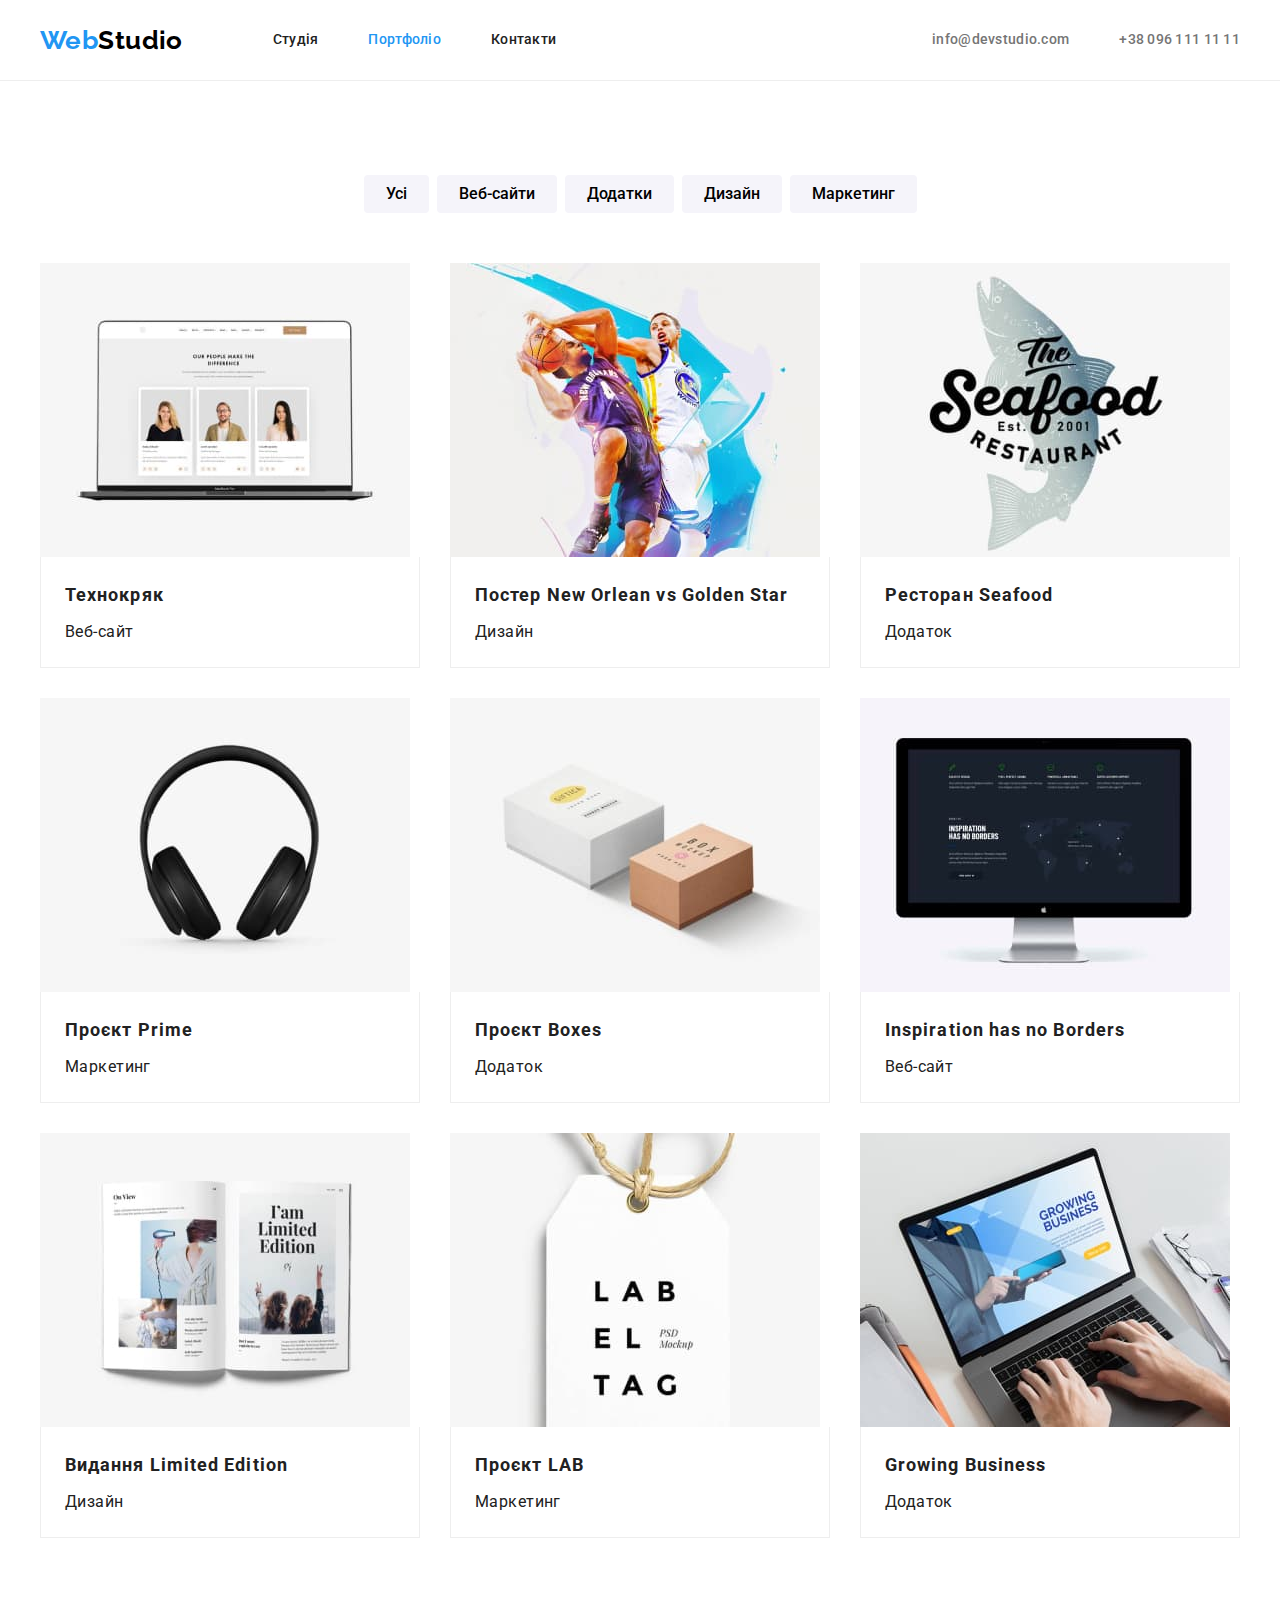
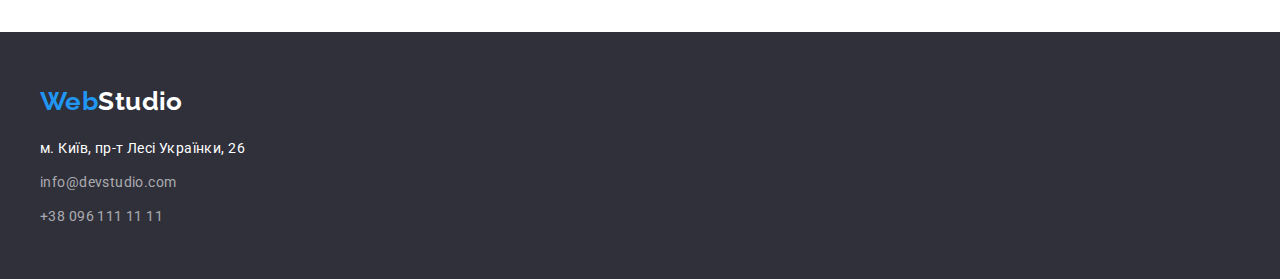
==== portfolio.html @ fa3aca5a "icon" ====
<!DOCTYPE html>
<html lang="uk">

<head>
    <meta charset="UTF-8">
    <meta http-equiv="X-UA-Compatible" content="IE=edge">
    <meta name="viewport" content="width=device-width, initial-scale=1.0">
    <title>Document</title>
        <link href="https://fonts.googleapis.com/css2?family=Raleway:wght@700&family=Roboto:wght@400;500;700;900&display=swap"
            rel="stylesheet">
                <link rel="stylesheet" href="https://cdnjs.cloudflare.com/ajax/libs/modern-normalize/1.1.0/modern-normalize.min.css"
                    integrity="sha512-wpPYUAdjBVSE4KJnH1VR1HeZfpl1ub8YT/NKx4PuQ5NmX2tKuGu6U/JRp5y+Y8XG2tV+wKQpNHVUX03MfMFn9Q=="
                    crossorigin="anonymous" referrerpolicy="no-referrer"/>
    <link rel="stylesheet" href="./css/style.css">
</head>

<body>
<header class="header-box">
    <div class="container main-nav">
        <nav class="nav">
            <a class="logo" href="./index.html">
                <span class="logo-color">Web</span>Studio
            </a>

            <ul class="site-nav list">
                <li class="item"><a href="./index.html" class="link">Студія</a></li>
                <li class="item"><a href="./portfolio.html" class="link  current">Портфоліо</a></li>
                <li class="item"><a href="" class="link">Контакти</a></li>
            </ul>
        </nav>
        <ul class="contacts list">
            <li class="item"><a class="line" href="mailto:info@devstudio.com">info@devstudio.com</a></li>
            <li class="item"><a class="line" href="tel:+380961111111">+38 096 111 11 11</a></li>
        </ul>
    </div>
</header>
    <main>
    <section class="section">
        <div class="portfolio-section container">
        <h1 class="none">Портфоліо</h1 >
        <ul class="filter list">
            <li class="item"><button class="filter-button" type="button">Усі</button></li>
            <li class="item"><button class="filter-button" type="button">Веб-сайти</button></li>
            <li class="item"><button class="filter-button" type="button">Додатки</button></li>
            <li class="item"><button class="filter-button" type="button">Дизайн</button></li>
            <li class="item"><button class="filter-button" type="button">Маркетинг</button></li>
        </ul>

        <ul class="portfolio list">
            <li class="portfolio-card">
                <a href="">
                <img class="portfolio-img" src="./images/img21.jpg" alt="Веб-сайт" width="370" height="294">
                <div class="portfolio-text">
                    <h2 class="title" >Технокряк</h2>
                <p class="type">Веб-сайт</p>
                </div>
                </a>
            </li>
            <li class="portfolio-card">
                <a href="">
                <img class="portfolio-img" src="./images/img22.jpg" alt="Два баскетболіста" width="370" height="294">
                <div class="portfolio-text">
                <h2 class="title" >Постер New Orlean vs Golden Star</h2>
                <p class="type">Дизайн</p>
                </div>
                </a>
            </li>
            <li class="portfolio-card">
                <a href="">
                <img class="portfolio-img" src="./images/img23.jpg" alt="Риба" width="370" height="294">
                <div class="portfolio-text">
                <h2 class="title" >Ресторан Seafood</h2>
                <p class="type">Додаток</p>
                </div>
                </a>
            </li>
            <li class="portfolio-card">
                <a href="">
                <img class="portfolio-img" src="./images/img24.jpg" alt="Навушники" width="370" height="294">
                <div class="portfolio-text">
                <h2 class="title" >Проєкт Prime</h2>
                <p class="type">Маркетинг</p>
                </div>
                </a>
            </li>
            <li class="portfolio-card">
                <a href="">
                <img class="portfolio-img" src="./images/img25.jpg" alt="Дві коробки" width="370" height="294">
                <div class="portfolio-text">
                <h2 class="title" >Проєкт Boxes</h2>
                <p class="type">Додаток</p>
                </div>
                </a>
            </li>
            <li class="portfolio-card">
                <a href="">
                <img class="portfolio-img" src="./images/img26.jpg" alt="Монітор компʼютера" width="370" height="294">
                <div class="portfolio-text">
                <h2 class="title" >Inspiration has no Borders</h2>
                <p class="type">Веб-сайт</p>
                </div>
                </a>
            </li>
            <li class="portfolio-card">
                <a href="">
                <img class="portfolio-img" src="./images/img27.jpg" alt="Книжка" width="370" height="294">
                <div class="portfolio-text">
                <h2 class="title" >Видання Limited Edition</h2>
                <p class="type">Дизайн</p>
                </div>
                </a>
            </li>
            <li class="portfolio-card">
                <a href="">
                <img class="portfolio-img" src="./images/img28.jpg" alt="Бірка" width="370" height="294">
                <div class="portfolio-text">
                <h2 class="title" >Проєкт LAB</h2>
                <p class="type">Маркетинг</p>
                </div>
                </a>
            </li>
            <li class="portfolio-card">
                <a href="">
                <img class="portfolio-img" src="./images/img29.jpg" alt="Бірка" width="370" height="294">
                <div class="portfolio-text">
                <h2 class="title" >Growing Business</h2>
                <p class="type">Додаток</p>
                </div>
                </a>
            </li>
        </ul>
        </div>
    </section>
    </main>
<footer class="footer-section">
    <div class="container">
        <a class="logo" href="./index.html">
            <span class="logo-color">Web</span><span class="logo-color-two">Studio</span>
        </a>
        <address>
            <ul class="address list">
                <li class="item"><a class="place" href="https://goo.gl/maps/ezj5u4Qgm3ewog677" target="_blank"
                        rel="noopener noreferrer nofollow">м. Київ, пр-т Лесі Українки, 26</a></li>
                <li class="item"><a class="line" href="mailto:info@devstudio.com">info@devstudio.com</a></li>
                <li class="item"><a class="line" href="tel:+380961111111">+38 096 111 11 11</a></li>
            </ul>
        </address>
    </div>
</footer>
</body>
</html>
---- css/style.css ----
/* Колір основного тексту: color: #212121; */
/* Другий колір тексту: color: #757575; */
/* Білий: color: #FFFFFF; */
/* Другий білий: color: rgba(255, 255, 255, 0.6); */
/* Акцент: background: #2196F3; */
/* Колір фона: background: #F5F5F5; */
/* Другий колір фона background: #F5F4FA; */
/* Колір шапки: background: #FFFFFF; */

:root {
  --primary-text-color: #757575;
  --title-text-color: #212121;
  --accent-color: #2196f3;
  --white-color: #ffffff;
  --bg-color: #f5f5f5;
  --color-filter-button: #f5f4fa;
  --black: #000000;
  --button-focus: #188ce8;
  --hero-color: #2f303a;
  --color-address: rgba(255, 255, 255, 0.6);
  --border-color: #eeeeee;
}

body {
  margin: 0;
  background-color: var(--white-color);
  color: var(--primary-text-color);
  font-family: Roboto, sans-serif;
  letter-spacing: 0.03em;
  font-size: 14px;
  line-height: 1.71;
}
/*Utilities */

img {
  display: block;
}

.container {
  margin-left: auto;
  margin-right: auto;
  padding-left: 15px;
  padding-right: 15px;
  width: 1200px;
}

.list {
  padding: 0;
  margin: 0;
  list-style: none;
}

/* Logo */

.logo {
  display: inherit;

  color: var(--black);
  font-family: Raleway, sans-serif;
  font-weight: 700;
  font-size: 26px;
  line-height: 1.19;
  text-decoration: none;
}

.logo-color {
  color: var(--accent-color);
}

/* Main nav */

.nav {
  display: flex;
  align-items: center;
}

.main-nav {
  display: flex;
  align-items: center;
  height: 80px;
}

.header-box {
  border-bottom: 1px solid var(--border-color);
}

/* Site nav */

.site-nav {
  display: flex;
  margin-left: 90px;
}

.site-nav .item + .item {
  margin-left: 50px;
}

.site-nav .link {
  display: block;
  padding-top: 12px;
  padding-bottom: 12px;

  color: var(--title-text-color);
  font-weight: 500;
  line-height: 1.14;
  letter-spacing: 0.02em;
  text-decoration: none;
}

.site-nav .link:hover,
.site-nav .link:focus {
  color: var(--accent-color);
}
.site-nav .link.current {
  color: var(--accent-color);
}

/* Contacts */

.contacts {
  display: flex;
  margin-left: auto;

  color: var(--primary-text-color);

  letter-spacing: 0.02em;
  font-style: normal;
  font-weight: 500;
  line-height: 1.14;
}

.contacts .item + .item {
  margin-left: 50px;
}

.contacts .line {
  color: var(--primary-text-color);
  text-decoration: none;
}

.contacts .line:hover,
.contacts .line:focus {
  color: var(--accent-color);
}

/* Hero */

.hero {
  padding-bottom: 200px;
  padding-top: 200px;
  background-color: var(--hero-color);
  text-align: center;
  background-repeat: no-repeat;
  max-width: 1600px;
  background-position: center;
  margin-left: auto;
  margin-right: auto;
  background-size: cover;
  background-image: linear-gradient(to right, rgba(47, 48, 58, 0.4), rgba(47, 48, 58, 0.4)),
    url('../images/bg.jpg');
}

.hero-title {
  color: var(--white-color);

  margin-top: 0;
  margin-bottom: 30px;

  width: 696px;
  margin-left: auto;
  margin-right: auto;
  font-weight: 900;
  font-size: 44px;
  line-height: 1.36;
  text-align: center;

  letter-spacing: 0.06em;
  text-transform: uppercase;
}

button {
  font-family: inherit;
}

/* Button */

.button {
  color: var(--white-color);
  background-color: var(--accent-color);
  box-shadow: 0px 4px 4px rgba(0, 0, 0, 0.15);

  font-weight: 700;
  font-size: 16px;
  line-height: 1.88;
  letter-spacing: 0.06em;
  text-align: center;

  padding: 10px 32px;
  border-radius: 4px;
  min-width: 216px;
  border: none;
  cursor: pointer;
}

.button:hover,
.button:focus {
  background-color: var(--button-focus);
  border: none;
}

/* Section */

.section {
  padding-top: 94px;
  padding-bottom: 94px;
}

.section-title {
  margin-top: 0;
  margin-bottom: 50px;

  color: var(--title-text-color);

  font-weight: 700;
  font-size: 36px;
  line-height: 1.16;
  text-align: center;
}

.none {
  position: absolute;
  width: 1px;
  height: 1px;
  margin: -1px;
  border: 0;
  padding: 0;

  white-space: nowrap;
  clip-path: inset(100%);
  clip: rect(0 0 0 0);
  overflow: hidden;
}

/* Features */

.features > .item::before {
  display: block;
  content: '';
  height: 120px;
  background-color: var(--color-filter-button);
  margin-bottom: 30px;
}

.icon-antenna::before {
  background-image: url(../images/antenna.svg);
  background-size: 70px 70px;
  background-repeat: no-repeat;
  background-position: center;
}

.icon-clock::before {
  background-image: url(../images/clock.svg);
  background-size: 70px 70px;
  background-repeat: no-repeat;
  background-position: center;
}

.icon-diagram::before {
  background-image: url(../images/diagram.svg);
  background-size: 70px 70px;
  background-repeat: no-repeat;
  background-position: center;
}

.icon-astronaut::before {
  background-image: url(../images/astronaut.svg);
  background-size: 70px 70px;
  background-repeat: no-repeat;
  background-position: center;
}

.features {
  display: flex;
  flex-wrap: wrap;
}

.features .item {
  width: 270px;
}
.features .item + .item {
  margin-left: 30px;
}

.features .title {
  margin-top: 0;
  margin-bottom: 10px;
  color: var(--title-text-color);

  font-weight: 700;
  line-height: 1.14;
  text-transform: uppercase;
}

.features .text {
  margin-top: 0;
  margin-bottom: 0;
  line-height: 1.71;
}

/* Work */

.section.work {
  padding-top: 0;
}

.work-img {
  display: flex;
}

.work-img .item + .item {
  margin-left: 30px;
}

/* Command */

.command .list {
  display: flex;
}

.command img {
  margin-bottom: 30px;
}

.section.command {
  margin-bottom: 0;
  background-color: var(--color-filter-button);
}

.command .title {
  margin-top: 0;
  margin-bottom: 10px;
  color: var(--title-text-color);
  font-weight: 500;
  font-size: 16px;
  line-height: 1.18;
  text-align: center;
}

.command .post {
  margin-top: 0;
  margin-bottom: 30px;
  font-size: 16px;
  line-height: 1.18;
  text-align: center;
}

.card {
  background-color: var(--white-color);
  width: 270px;
  box-shadow: 0px 1px 3px rgba(0, 0, 0, 0.12), 0px 1px 1px rgba(0, 0, 0, 0.14),
    0px 2px 1px rgba(0, 0, 0, 0.2);
  border-radius: 0px 0px 4px 4px;
}

.card + .card {
  margin-left: 30px;
}
/* Footer */

.footer-section .logo {
  margin-bottom: 20px;
}

.address .item + .item {
  margin-top: 10px;
}

.logo-color-two {
  color: var(--white-color);
}

.footer-section {
  padding-top: 54px;
  padding-bottom: 50px;
  background-color: var(--hero-color);
}

.address .place {
  color: var(--white-color);

  line-height: 1.71;
  font-style: normal;
  text-decoration: none;
}

.address .line {
  color: var(--color-address);

  line-height: 1.71;
  text-decoration: none;
  font-style: normal;
}

.address .place:hover,
.address .place:focus,
.address .line:hover,
.address .line:focus {
  color: var(--accent-color);
}

.social-links .text {
  color: var(--white-color);
  font-weight: 700;
  font-size: 14px;
  line-height: 16px;
  letter-spacing: 0.03em;
  text-transform: uppercase;
}

.social-links-list {
  display: flex;
  justify-content: center;
  align-items: center;
}

s-links {
  width: 44px;
  height: 44px;
}

s-links:not(:last-child) {
  margin-right: 10px;
}

studio-soc-link {
  width: 100%;
  height: 100%;
  background-color: var(--button-focus);
  display: block;
  border-radius: 50%;
}

/* Portfolio-section */

/* Filter */

.filter {
  display: flex;
  justify-content: center;
  margin-bottom: 50px;
}

.filter .item + .item {
  margin-left: 8px;
}

.filter-button {
  background-color: var(--color-filter-button);

  font-weight: 500;
  font-size: 16px;
  line-height: 1.62;
  border: none;
  border-radius: 4px;
  padding: 6px 22px;

  cursor: pointer;
}

.filter-button:hover,
.filter-button:focus {
  color: var(--white-color);
  background-color: var(--accent-color);
  box-shadow: 0px 3px 1px rgba(0, 0, 0, 0.1), 0px 1px 2px rgba(0, 0, 0, 0.08),
    0px 2px 2px rgba(0, 0, 0, 0.12);
}

/* Portfolio */

a {
  text-decoration: none;
}

.portfolio .title {
  margin-bottom: 4px;
  margin-top: 0;
  color: var(--title-text-color);

  font-weight: 700;
  font-size: 18px;
  line-height: 2;
  letter-spacing: 0.06em;
}

.portfolio .type {
  color: var(--title-text-color);
  margin-top: 0;
  margin-bottom: 20px;

  font-size: 16px;
  line-height: 1.88;
}

.portfolio {
  display: flex;
  flex-wrap: wrap;
}

.portfolio-card {
  flex-basis: calc((100% - 60px) / 3);
  margin-right: 30px;
  margin-bottom: 30px;
}

.portfolio-card:nth-child(3n) {
  margin-right: 0;
}

.portfolio-card:nth-last-child(-n + 3) {
  margin-bottom: 0;
}

.portfolio-text {
  border: 1px solid var(--border-color);
  border-top: none;
  padding-left: 24px;
  padding-right: 24px;
  padding-top: 20px;
}
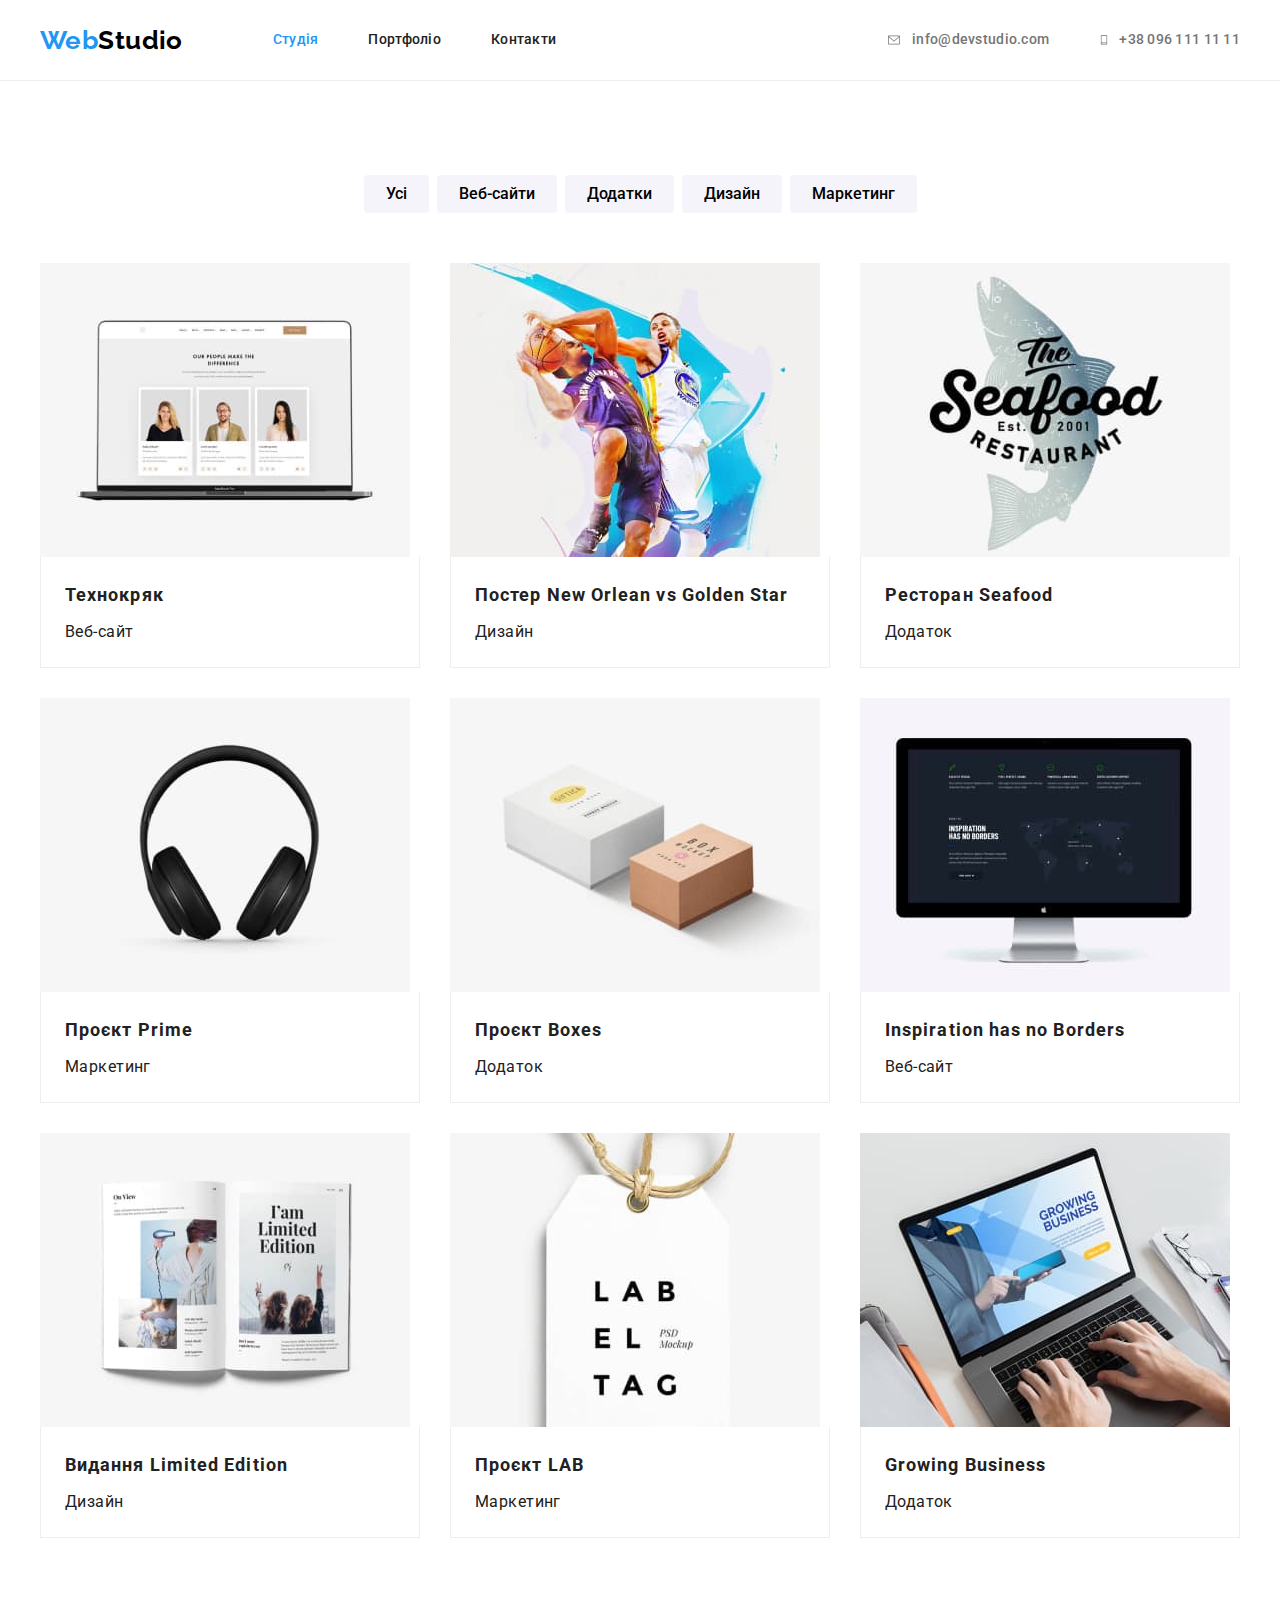
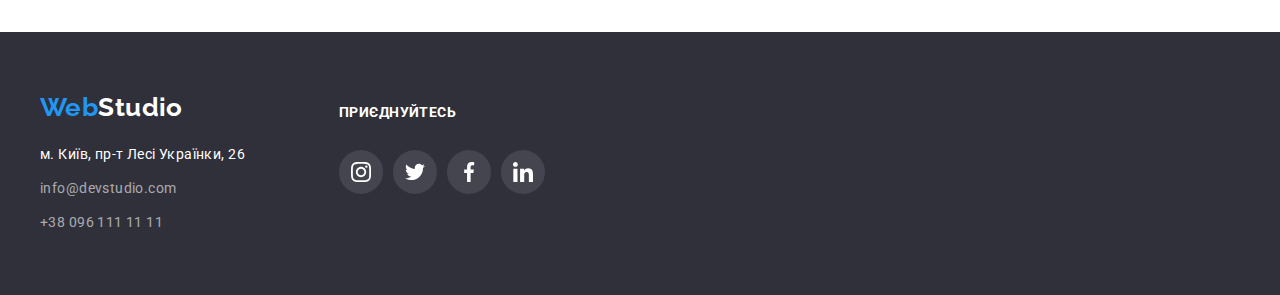
==== commit 3333c515: "icon" ====
--- a/portfolio.html
+++ b/portfolio.html
@@ -23,17 +23,23 @@
             </a>
 
             <ul class="site-nav list">
-                <li class="item"><a href="./index.html" class="link">Студія</a></li>
-                <li class="item"><a href="./portfolio.html" class="link  current">Портфоліо</a></li>
+                <li class="item"><a href="./index.html" class="link current">Студія</a></li>
+                <li class="item"><a href="./portfolio.html" class="link">Портфоліо</a></li>
                 <li class="item"><a href="" class="link">Контакти</a></li>
             </ul>
         </nav>
         <ul class="contacts list">
-            <li class="item"><a class="line" href="mailto:info@devstudio.com">info@devstudio.com</a></li>
-            <li class="item"><a class="line" href="tel:+380961111111">+38 096 111 11 11</a></li>
+            <li class="item"><a class="line" href="mailto:info@devstudio.com"><svg width="16" height="12"
+                        class="contact-icons">
+                        <use href="./images/icons.svg#icon-envelope"></use>
+                    </svg>info@devstudio.com</a></li>
+            <li class="item"><a class="line" href="tel:+380961111111"><svg width="10" height="16" class="contact-icons">
+                        <use href="./images/icons.svg#icon-smartphone"></use>
+                    </svg>+38 096 111 11 11</a></li>
         </ul>
     </div>
 </header>
+
     <main>
     <section class="section">
         <div class="portfolio-section container">
@@ -48,7 +54,7 @@
 
         <ul class="portfolio list">
             <li class="portfolio-card">
-                <a href="">
+                <a class="portfolio-link" href="">
                 <img class="portfolio-img" src="./images/img21.jpg" alt="Веб-сайт" width="370" height="294">
                 <div class="portfolio-text">
                     <h2 class="title" >Технокряк</h2>
@@ -133,19 +139,44 @@
     </section>
     </main>
 <footer class="footer-section">
-    <div class="container">
-        <a class="logo" href="./index.html">
-            <span class="logo-color">Web</span><span class="logo-color-two">Studio</span>
-        </a>
-        <address>
-            <ul class="address list">
-                <li class="item"><a class="place" href="https://goo.gl/maps/ezj5u4Qgm3ewog677" target="_blank"
-                        rel="noopener noreferrer nofollow">м. Київ, пр-т Лесі Українки, 26</a></li>
-                <li class="item"><a class="line" href="mailto:info@devstudio.com">info@devstudio.com</a></li>
-                <li class="item"><a class="line" href="tel:+380961111111">+38 096 111 11 11</a></li>
+    <div class="container footer">
+        <div>
+            <a class="logo" href="./index.html">
+                <span class="logo-color">Web</span><span class="logo-color-two">Studio</span>
+            </a>
+            <address>
+                <ul class="address list">
+                    <li class="item"><a class="place" href="https://goo.gl/maps/ezj5u4Qgm3ewog677" target="_blank"
+                            rel="noopener noreferrer nofollow">м. Київ, пр-т Лесі Українки, 26</a></li>
+                    <li class="item"><a class="line" href="mailto:info@devstudio.com">info@devstudio.com</a></li>
+                    <li class="item"><a class="line" href="tel:+380961111111">+38 096 111 11 11</a></li>
+                </ul>
+            </address>
+        </div>
+        <div class="footer-sl">
+            <h2 class="sl-text">приєднуйтесь</h2>
+            <ul class="social-links-list list">
+                <li class="s-links"><a class="studio-soc-link" href="#">
+                        <svg width="20" height="20" class="studio-soc-icons">
+                            <use href="./images/icons.svg#icon-instagram"></use>
+                        </svg>
+                    </a></li>
+                <li class="s-links"><a class="studio-soc-link" href="#"><svg width="20" height="20"
+                            class="studio-soc-icons">
+                            <use href="./images/icons.svg#icon-twitter"></use>
+                        </svg></a></li>
+                <li class="s-links"><a class="studio-soc-link" href="#"><svg width="20" height="20"
+                            class="studio-soc-icons">
+                            <use href="./images/icons.svg#icon-facebook"></use>
+                        </svg></a></li>
+                <li class="s-links"><a class="studio-soc-link" href="#"><svg width="20" height="20"
+                            class="studio-soc-icons">
+                            <use href="./images/icons.svg#icon-linkedin"></use>
+                        </svg></a></li>
             </ul>
-        </address>
+        </div>
     </div>
+
 </footer>
 </body>
 </html>--- a/css/style.css
+++ b/css/style.css
@@ -19,6 +19,7 @@
   --hero-color: #2f303a;
   --color-address: rgba(255, 255, 255, 0.6);
   --border-color: #eeeeee;
+  --icon-color: #afb1b8;
 }
 
 body {
@@ -134,6 +135,8 @@
 }
 
 .contacts .line {
+  display: flex;
+  align-items: center;
   color: var(--primary-text-color);
   text-decoration: none;
 }
@@ -141,6 +144,14 @@
 .contacts .line:hover,
 .contacts .line:focus {
   color: var(--accent-color);
+}
+
+.contact-icons {
+  fill: currentColor;
+}
+
+.contact-icons {
+  margin-right: 10px;
 }
 
 /* Hero */
@@ -243,40 +254,14 @@
 
 /* Features */
 
-.features > .item::before {
-  display: block;
-  content: '';
+.features-bg {
+  background-color: var(--color-filter-button);
+  width: 270px;
   height: 120px;
-  background-color: var(--color-filter-button);
   margin-bottom: 30px;
-}
-
-.icon-antenna::before {
-  background-image: url(../images/antenna.svg);
-  background-size: 70px 70px;
-  background-repeat: no-repeat;
-  background-position: center;
-}
-
-.icon-clock::before {
-  background-image: url(../images/clock.svg);
-  background-size: 70px 70px;
-  background-repeat: no-repeat;
-  background-position: center;
-}
-
-.icon-diagram::before {
-  background-image: url(../images/diagram.svg);
-  background-size: 70px 70px;
-  background-repeat: no-repeat;
-  background-position: center;
-}
-
-.icon-astronaut::before {
-  background-image: url(../images/astronaut.svg);
-  background-size: 70px 70px;
-  background-repeat: no-repeat;
-  background-position: center;
+  display: flex;
+  justify-content: center;
+  align-items: center;
 }
 
 .features {
@@ -287,6 +272,7 @@
 .features .item {
   width: 270px;
 }
+
 .features .item + .item {
   margin-left: 30px;
 }
@@ -348,7 +334,7 @@
 
 .command .post {
   margin-top: 0;
-  margin-bottom: 30px;
+  margin-bottom: 16px;
   font-size: 16px;
   line-height: 1.18;
   text-align: center;
@@ -365,9 +351,93 @@
 .card + .card {
   margin-left: 30px;
 }
+
+.command-soc-links {
+  display: flex;
+  align-items: center;
+  justify-content: center;
+  margin-bottom: 30px;
+}
+
+.command-sl-item {
+  width: 44px;
+  height: 44px;
+}
+
+.command-sl-item:not(:last-child) {
+  margin-right: 10px;
+}
+
+.command-sl-icon {
+  color: var(--icon-color);
+  display: flex;
+  justify-content: center;
+  align-items: center;
+  width: 100%;
+  height: 100%;
+  border-radius: 50%;
+}
+
+.command-sl-icon:hover,
+.command-sl-icon:focus {
+  background-color: var(--accent-color);
+  color: var(--white-color);
+}
+
+.command-soc-icons {
+  fill: currentColor;
+}
+
+/* Clients */
+
+.clients-title {
+  color: var(--title-text-color);
+  font-weight: 700;
+  font-size: 36px;
+  line-height: 42px;
+  text-align: center;
+}
+
+.clients-item {
+  width: 170px;
+  height: 92px;
+}
+
+.clients-item:not(:last-child) {
+  margin-right: 30px;
+}
+
+.clients-link {
+  color: var(--icon-color);
+  border: 1px solid var(--icon-color);
+  border-radius: 4px;
+  display: flex;
+  justify-content: center;
+  align-items: center;
+  width: 100%;
+  height: 100%;
+}
+
+.clients-link:hover,
+.clients-link:focus {
+  color: var(--accent-color);
+  border-color: var(--accent-color);
+}
+
+.clients {
+  display: flex;
+  align-items: center;
+  justify-content: center;
+}
+
+.clients-icon {
+  fill: currentColor;
+}
+
 /* Footer */
 
 .footer-section .logo {
+  margin-top: -12px;
   margin-bottom: 20px;
 }
 
@@ -380,11 +450,14 @@
 }
 
 .footer-section {
-  padding-top: 54px;
-  padding-bottom: 50px;
+  padding-top: 72px;
+  padding-bottom: 60px;
   background-color: var(--hero-color);
 }
 
+.container.footer {
+  display: flex;
+}
 .address .place {
   color: var(--white-color);
 
@@ -408,38 +481,48 @@
   color: var(--accent-color);
 }
 
-.social-links .text {
-  color: var(--white-color);
+.footer-sl {
+  margin-left: 94px;
+}
+
+.sl-text {
   font-weight: 700;
+  line-height: 16px;
   font-size: 14px;
-  line-height: 16px;
   letter-spacing: 0.03em;
   text-transform: uppercase;
-}
-
+  color: var(--white-color);
+  margin-bottom: 30px;
+  margin-top: 0;
+}
 .social-links-list {
   display: flex;
-  justify-content: center;
-  align-items: center;
-}
-
-s-links {
+  align-items: center;
+}
+
+.s-links {
   width: 44px;
   height: 44px;
 }
 
-s-links:not(:last-child) {
+.s-links:not(:last-child) {
   margin-right: 10px;
 }
 
-studio-soc-link {
+.studio-soc-link {
+  fill: var(--white-color);
+  display: flex;
+  justify-content: center;
+  align-items: center;
   width: 100%;
   height: 100%;
-  background-color: var(--button-focus);
-  display: block;
+  background-color: rgba(255, 255, 255, 0.1);
   border-radius: 50%;
 }
-
+.studio-soc-link:hover,
+.studio-soc-link:focus {
+  background-color: var(--accent-color);
+}
 /* Portfolio-section */
 
 /* Filter */
@@ -512,6 +595,12 @@
   margin-bottom: 30px;
 }
 
+.portfolio-card:hover,
+.portfolio-card:focus {
+  box-shadow: 0px 1px 1px rgba(0, 0, 0, 0.12), 0px 4px 4px rgba(0, 0, 0, 0.06),
+    1px 4px 6px rgba(0, 0, 0, 0.16);
+}
+
 .portfolio-card:nth-child(3n) {
   margin-right: 0;
 }
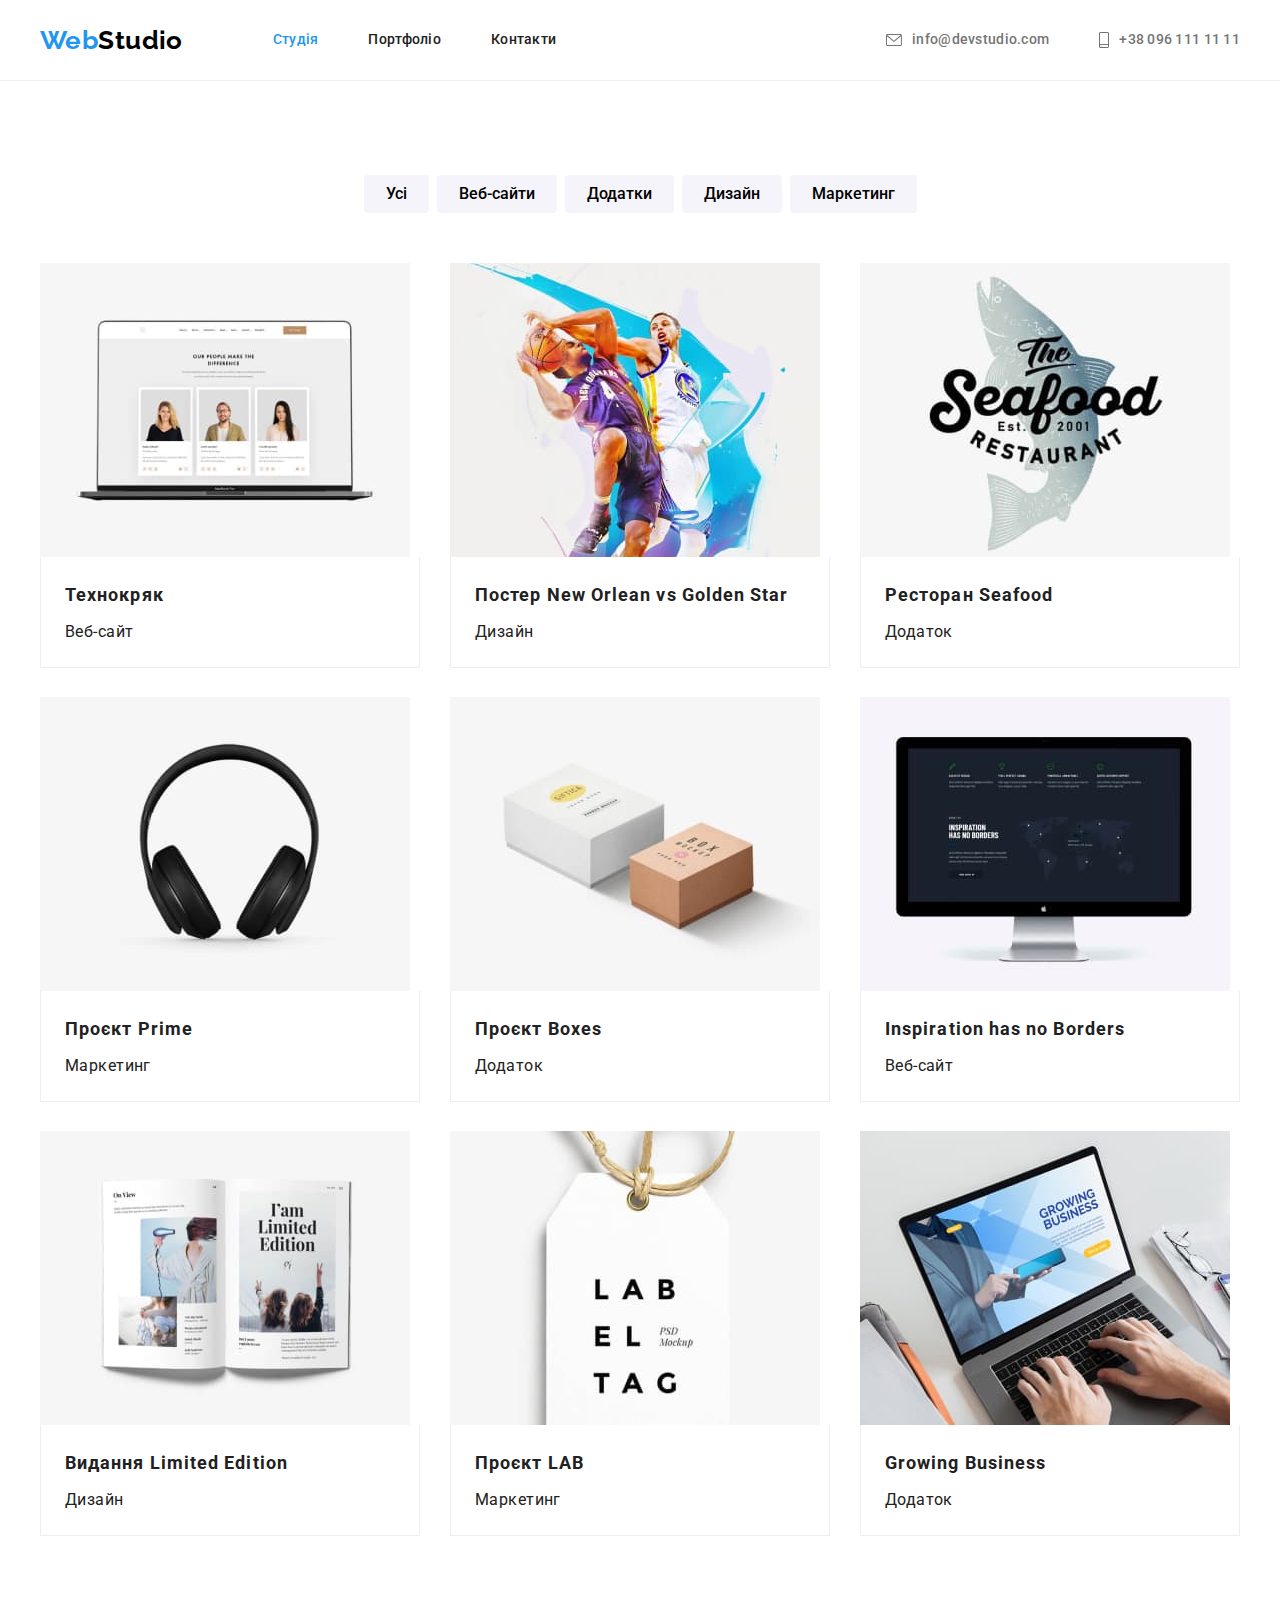
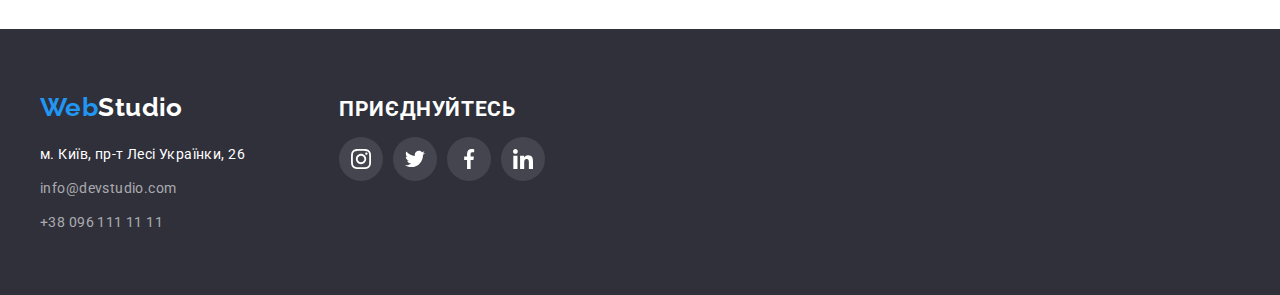
==== commit aeacc6b6: "link" ====
--- a/portfolio.html
+++ b/portfolio.html
@@ -54,7 +54,7 @@
 
         <ul class="portfolio list">
             <li class="portfolio-card">
-                <a class="portfolio-link" href="">
+                <a class="portfolio-link" href="#">
                 <img class="portfolio-img" src="./images/img21.jpg" alt="Веб-сайт" width="370" height="294">
                 <div class="portfolio-text">
                     <h2 class="title" >Технокряк</h2>
@@ -63,7 +63,7 @@
                 </a>
             </li>
             <li class="portfolio-card">
-                <a href="">
+                <a class="portfolio-link" href="">
                 <img class="portfolio-img" src="./images/img22.jpg" alt="Два баскетболіста" width="370" height="294">
                 <div class="portfolio-text">
                 <h2 class="title" >Постер New Orlean vs Golden Star</h2>
@@ -72,7 +72,7 @@
                 </a>
             </li>
             <li class="portfolio-card">
-                <a href="">
+                <a class="portfolio-link" href="">
                 <img class="portfolio-img" src="./images/img23.jpg" alt="Риба" width="370" height="294">
                 <div class="portfolio-text">
                 <h2 class="title" >Ресторан Seafood</h2>
@@ -81,7 +81,7 @@
                 </a>
             </li>
             <li class="portfolio-card">
-                <a href="">
+                <a class="portfolio-link" href="">
                 <img class="portfolio-img" src="./images/img24.jpg" alt="Навушники" width="370" height="294">
                 <div class="portfolio-text">
                 <h2 class="title" >Проєкт Prime</h2>
@@ -90,7 +90,7 @@
                 </a>
             </li>
             <li class="portfolio-card">
-                <a href="">
+                <a class="portfolio-link" href="">
                 <img class="portfolio-img" src="./images/img25.jpg" alt="Дві коробки" width="370" height="294">
                 <div class="portfolio-text">
                 <h2 class="title" >Проєкт Boxes</h2>
@@ -99,7 +99,7 @@
                 </a>
             </li>
             <li class="portfolio-card">
-                <a href="">
+                <a class="portfolio-link" href="">
                 <img class="portfolio-img" src="./images/img26.jpg" alt="Монітор компʼютера" width="370" height="294">
                 <div class="portfolio-text">
                 <h2 class="title" >Inspiration has no Borders</h2>
@@ -108,7 +108,7 @@
                 </a>
             </li>
             <li class="portfolio-card">
-                <a href="">
+                <a class="portfolio-link" href="">
                 <img class="portfolio-img" src="./images/img27.jpg" alt="Книжка" width="370" height="294">
                 <div class="portfolio-text">
                 <h2 class="title" >Видання Limited Edition</h2>
@@ -117,7 +117,7 @@
                 </a>
             </li>
             <li class="portfolio-card">
-                <a href="">
+                <a class="portfolio-link" href="">
                 <img class="portfolio-img" src="./images/img28.jpg" alt="Бірка" width="370" height="294">
                 <div class="portfolio-text">
                 <h2 class="title" >Проєкт LAB</h2>
@@ -126,7 +126,7 @@
                 </a>
             </li>
             <li class="portfolio-card">
-                <a href="">
+                <a class="portfolio-link" href="">
                 <img class="portfolio-img" src="./images/img29.jpg" alt="Бірка" width="370" height="294">
                 <div class="portfolio-text">
                 <h2 class="title" >Growing Business</h2>
--- a/css/style.css
+++ b/css/style.css
@@ -396,6 +396,8 @@
   font-size: 36px;
   line-height: 42px;
   text-align: center;
+  margin-top: 0;
+  margin-bottom: 50px;
 }
 
 .clients-item {
@@ -457,7 +459,9 @@
 
 .container.footer {
   display: flex;
-}
+  align-items: baseline;
+}
+
 .address .place {
   color: var(--white-color);
 
@@ -488,13 +492,13 @@
 .sl-text {
   font-weight: 700;
   line-height: 16px;
-  font-size: 14px;
   letter-spacing: 0.03em;
   text-transform: uppercase;
   color: var(--white-color);
-  margin-bottom: 30px;
-  margin-top: 0;
-}
+  margin-bottom: 20px;
+  margin-top: 0;
+}
+
 .social-links-list {
   display: flex;
   align-items: center;
@@ -595,8 +599,15 @@
   margin-bottom: 30px;
 }
 
-.portfolio-card:hover,
-.portfolio-card:focus {
+.portfolio-link {
+  display: flex;
+  flex-direction: column;
+  height: 404px;
+  width: 100%;
+}
+
+.portfolio-link:hover,
+.portfolio-link:focus {
   box-shadow: 0px 1px 1px rgba(0, 0, 0, 0.12), 0px 4px 4px rgba(0, 0, 0, 0.06),
     1px 4px 6px rgba(0, 0, 0, 0.16);
 }
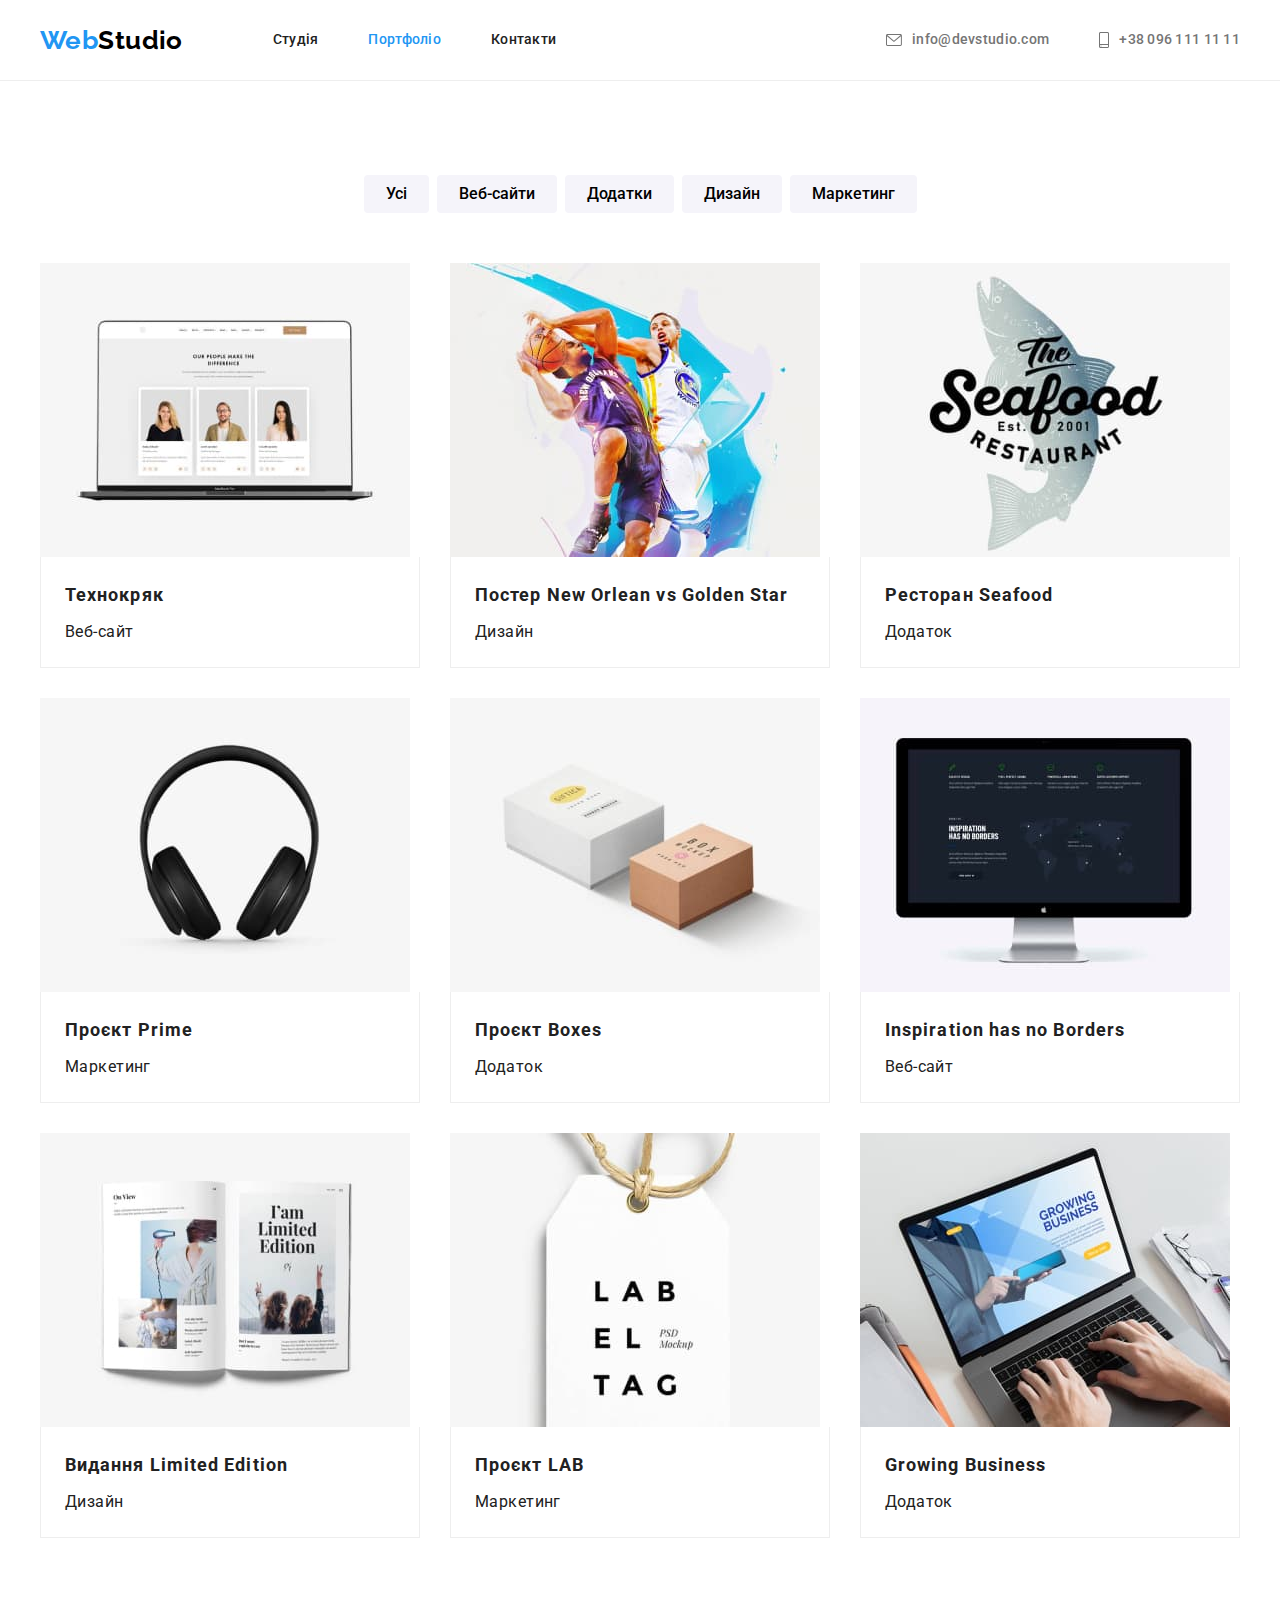
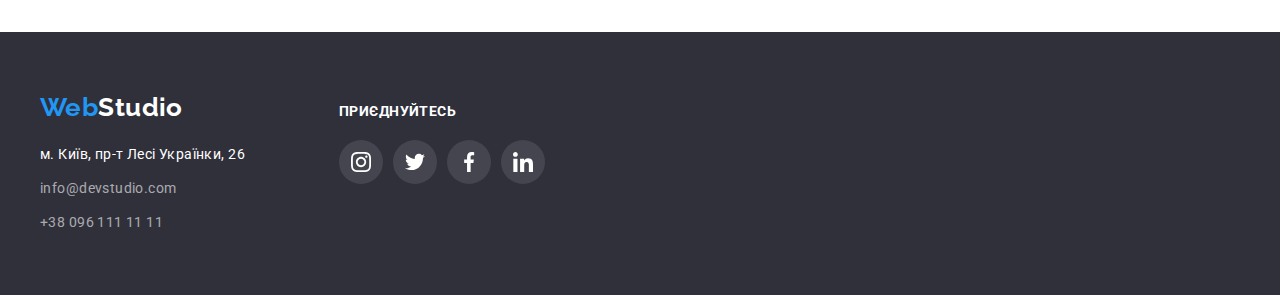
==== commit 0f6e9ed5: "block" ====
--- a/portfolio.html
+++ b/portfolio.html
@@ -23,8 +23,8 @@
             </a>
 
             <ul class="site-nav list">
-                <li class="item"><a href="./index.html" class="link current">Студія</a></li>
-                <li class="item"><a href="./portfolio.html" class="link">Портфоліо</a></li>
+                <li class="item"><a href="./index.html" class="link ">Студія</a></li>
+                <li class="item"><a href="./portfolio.html" class="link current">Портфоліо</a></li>
                 <li class="item"><a href="" class="link">Контакти</a></li>
             </ul>
         </nav>
@@ -154,7 +154,7 @@
             </address>
         </div>
         <div class="footer-sl">
-            <h2 class="sl-text">приєднуйтесь</h2>
+            <p class="sl-text">приєднуйтесь</p>
             <ul class="social-links-list list">
                 <li class="s-links"><a class="studio-soc-link" href="#">
                         <svg width="20" height="20" class="studio-soc-icons">
--- a/css/style.css
+++ b/css/style.css
@@ -439,7 +439,6 @@
 /* Footer */
 
 .footer-section .logo {
-  margin-top: -12px;
   margin-bottom: 20px;
 }
 
@@ -452,7 +451,7 @@
 }
 
 .footer-section {
-  padding-top: 72px;
+  padding-top: 60px;
   padding-bottom: 60px;
   background-color: var(--hero-color);
 }
@@ -491,8 +490,7 @@
 
 .sl-text {
   font-weight: 700;
-  line-height: 16px;
-  letter-spacing: 0.03em;
+  line-height: 1.14;
   text-transform: uppercase;
   color: var(--white-color);
   margin-bottom: 20px;
@@ -600,10 +598,7 @@
 }
 
 .portfolio-link {
-  display: flex;
-  flex-direction: column;
-  height: 404px;
-  width: 100%;
+  display: block;
 }
 
 .portfolio-link:hover,
